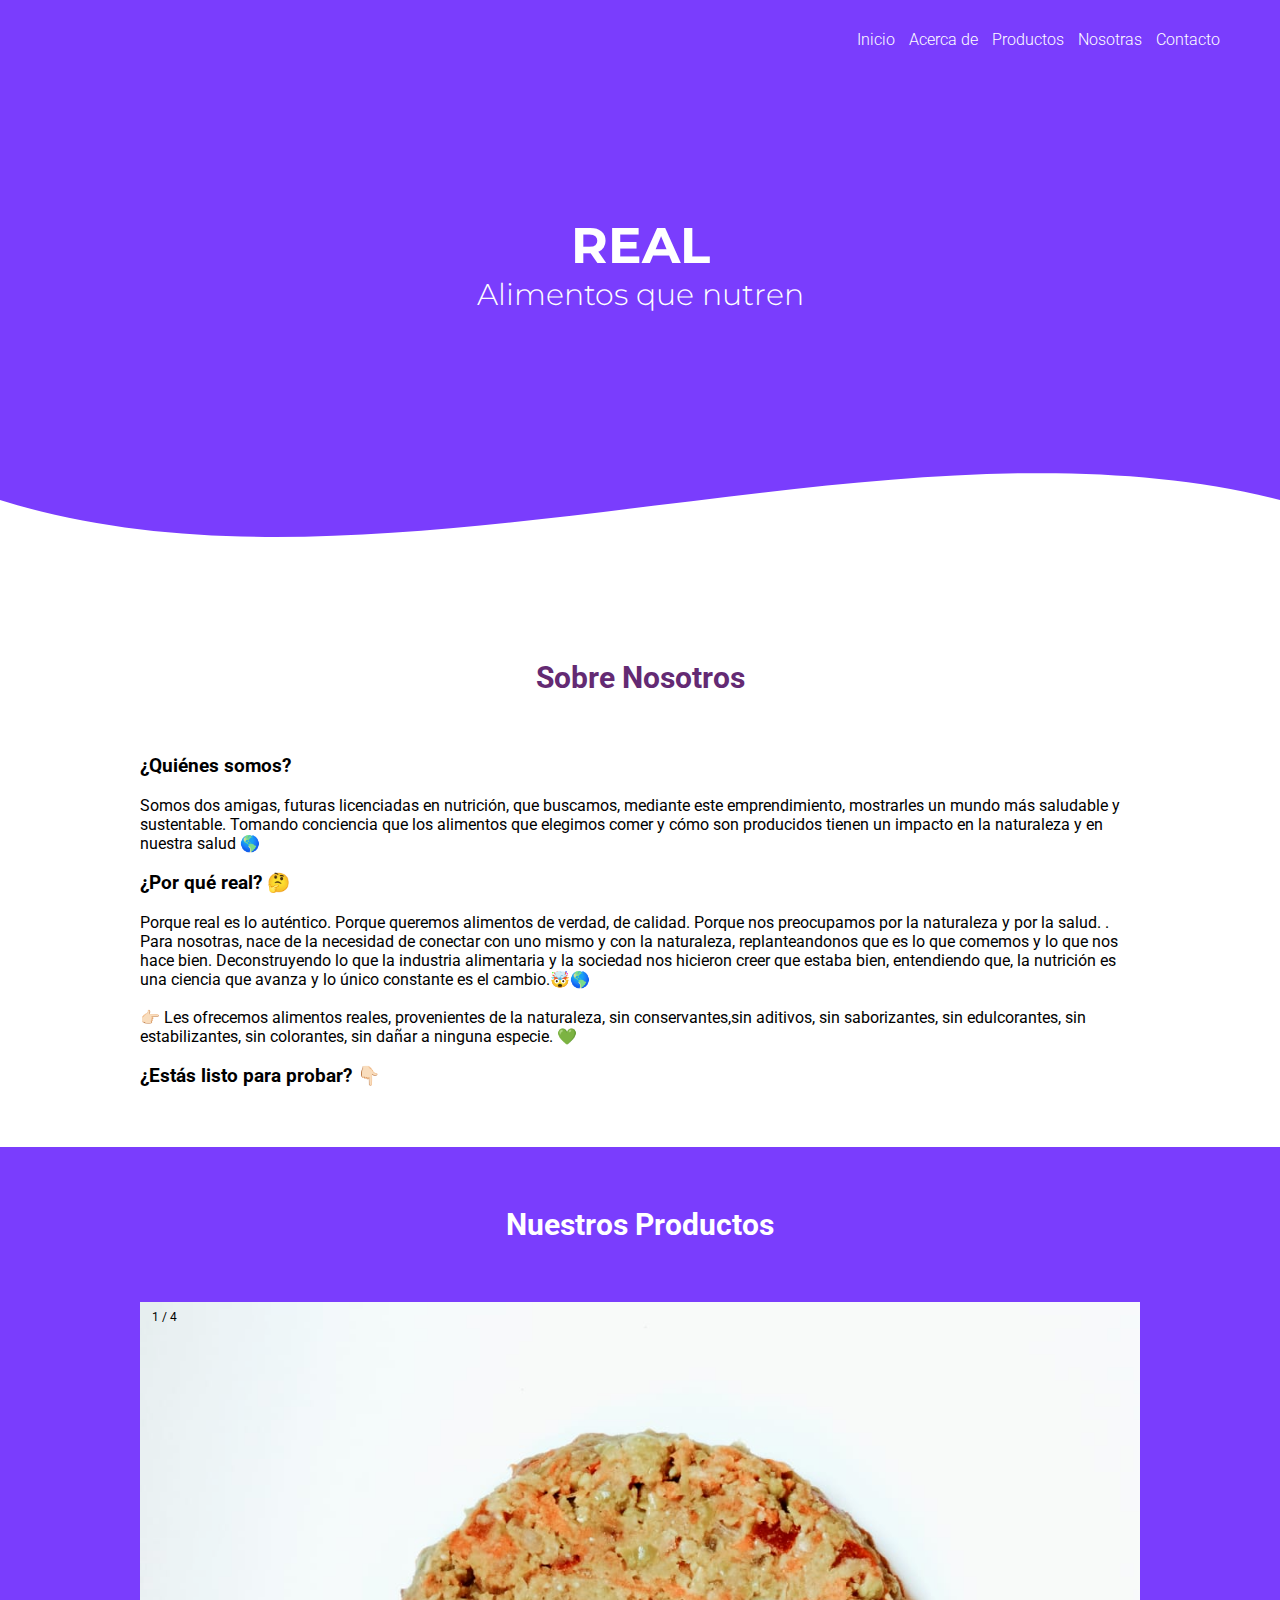
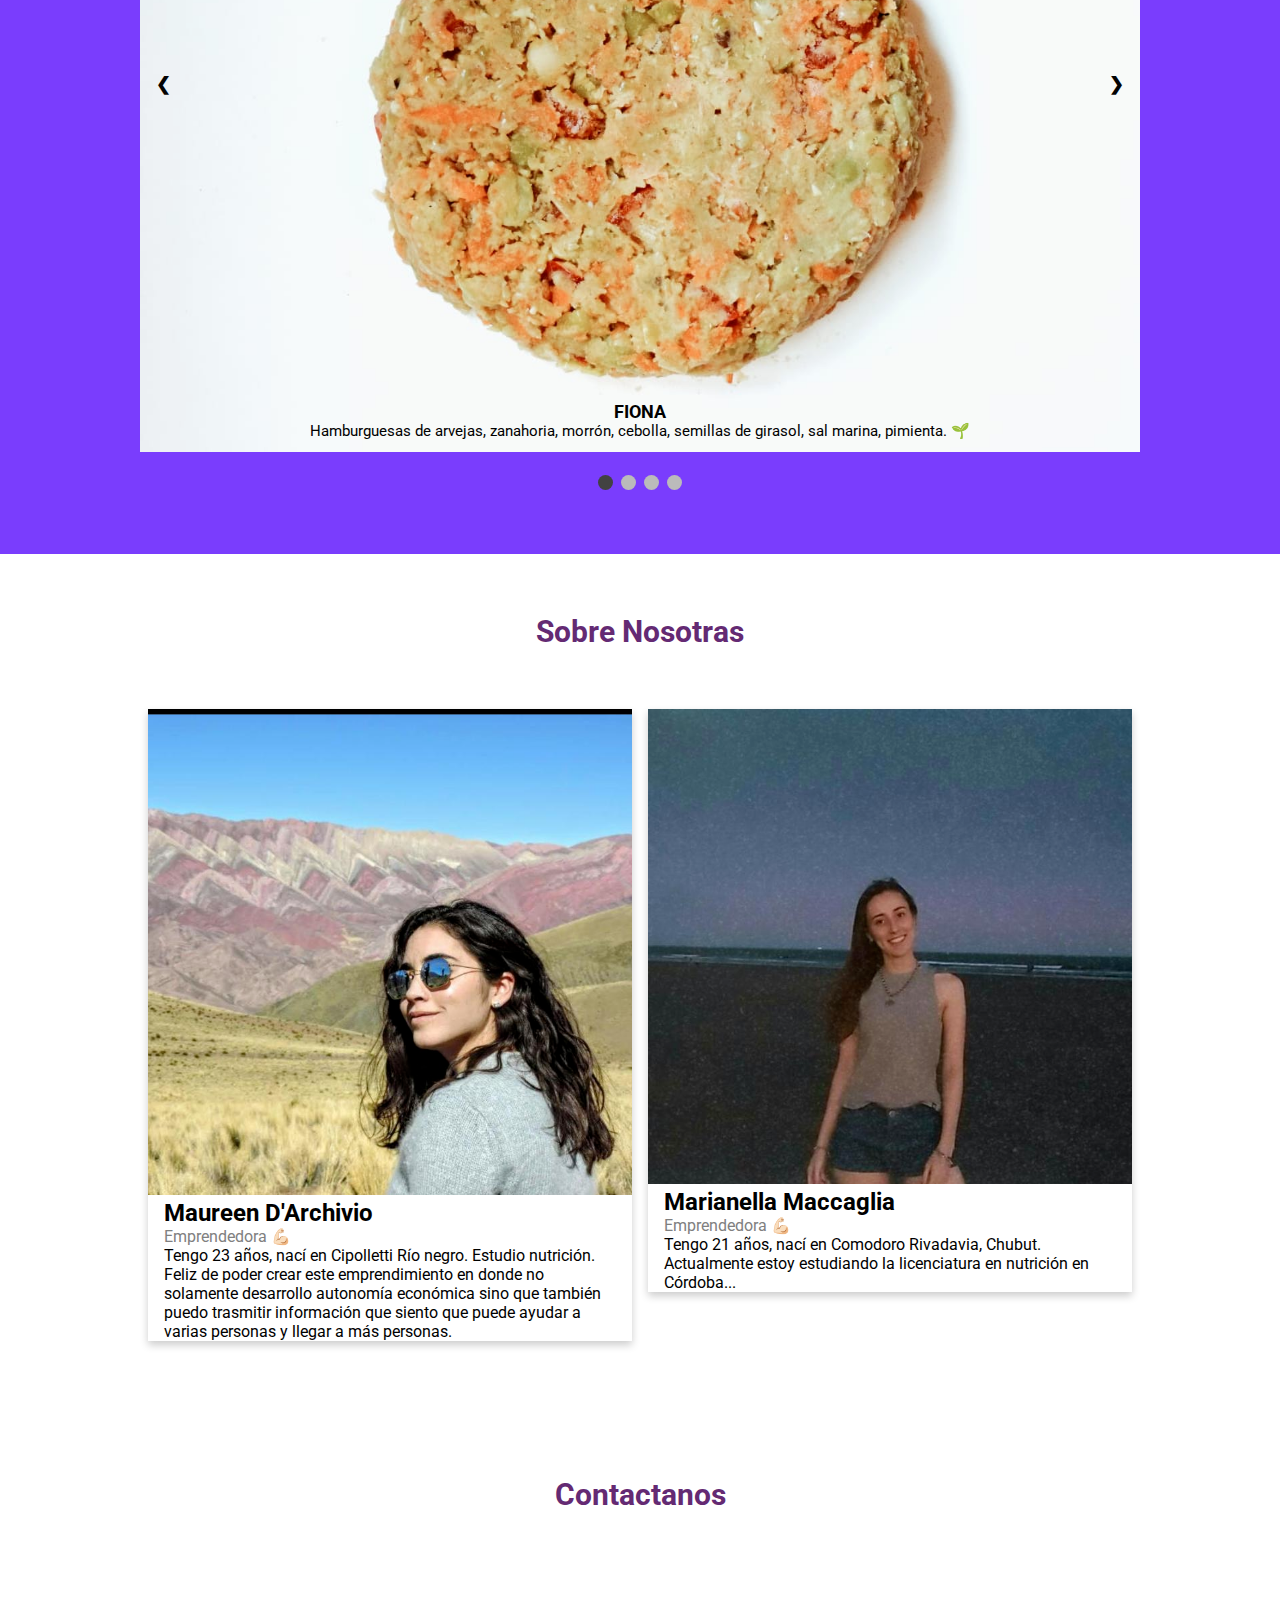
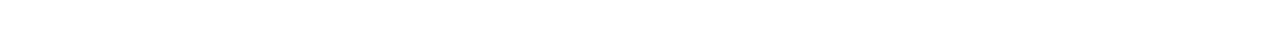
==== index.html @ 400c6f8c "fixed 1 img error" ====
<!DOCTYPE html>
<html lang="en">
  <head>
    <meta charset="UTF-8" />
    <meta name="viewport" content="width=device-width, initial-scale=1.0" />
    <title>Alimentación Real</title>
    <link rel="icon" type="image/png" sizes="16x16" href="/img/favicon-16x16.png">
    <link rel="stylesheet" href="css/style.css" />
    <link href="https://fonts.googleapis.com/css2?family=Montserrat&family=Roboto&display=swap"
      rel="stylesheet"/>
  </head>
  <body>
    <header>
      <nav>
        <a href="#inicio">Inicio</a>
        <a href="#acerca">Acerca de</a>
        <a href="#productos">Productos</a>
        <a href="#nosotras">Nosotras</a>
        <a href="#contacto">Contacto</a>
      </nav>
      <section class="textos-header">
        <a name="inicio" id="inicio"></a>
        <h1>REAL</h1>
        <h2>Alimentos que nutren</h2>
      </section>

      <!-- Generated by https://smooth.ie/blogs/news/svg-wavey-transitions-between-sections -->

      <div class="wave" style="height: 150px; overflow: hidden">
        <svg
          viewBox="0 0 500 150"
          preserveAspectRatio="none"
          style="height: 100%; width: 100%"
        >
          <path
            d="M0.00,49.98 C149.26,170.22 349.20,-49.98 500.00,49.98 L500.00,150.00 L0.00,150.00 Z"
            style="stroke: none; fill: #ffffff"
          ></path>
        </svg>
      </div>
    </header>
    <main>
      <section class="contenedor">
        <a name="acerca" id="acerca"></a>
        <h2 class="titulo">Sobre Nosotros</h2>
        <h3>¿Quiénes somos?</h3>
        <br />
        <p>
          Somos dos amigas, futuras licenciadas en nutrición, que buscamos,
          mediante este emprendimiento, mostrarles un mundo más saludable y
          sustentable. Tomando conciencia que los alimentos que elegimos comer y
          cómo son producidos tienen un impacto en la naturaleza y en nuestra
          salud 🌎
        </p>
        <br />
        <h3>¿Por qué real? 🤔</h3>
        <br />
        <p>
          Porque real es lo auténtico. Porque queremos alimentos de verdad, de
          calidad. Porque nos preocupamos por la naturaleza y por la salud. .
          Para nosotras, nace de la necesidad de conectar con uno mismo y con la
          naturaleza, replanteandonos que es lo que comemos y lo que nos hace
          bien. Deconstruyendo lo que la industria alimentaria y la sociedad nos
          hicieron creer que estaba bien, entendiendo que, la nutrición es una
          ciencia que avanza y lo único constante es el cambio.🤯🌎
        </p>
        <br />
        <p>
          👉🏻 Les ofrecemos alimentos reales, provenientes de la naturaleza, sin
          conservantes,sin aditivos, sin saborizantes, sin edulcorantes, sin
          estabilizantes, sin colorantes, sin dañar a ninguna especie. 💚
        </p>
        <br />
        <h3>¿Estás listo para probar? 👇🏻</h3>
      </section>
      <div class="fondo-violeta">
        <section class="contenedor productos">
          <a name="productos" id="productos"></a>
          <h2 class="titulo-color">Nuestros Productos</h2>
<!-- SLIDESHOW DE W3SCHOOLS RETOCADO -->
<!-- solo queda como mvp, TODO cambiarlo a cards -->
          <!-- Slideshow container -->
          <div class="slideshow-container">
            <!-- Full-width images with number and caption text -->
            <div class="mySlides fade">
              <div class="numbertext">1 / 4</div>
              <img src="/img/h-arvejas.png" style="width: 100%" />
              <div class="text">
                <h3>FIONA</h3>
                <P>Hamburguesas de arvejas, zanahoria, morrón, cebolla, semillas de girasol, sal marina, pimienta. 🌱</P>
              </div>
            </div>

            <div class="mySlides fade">
              <div class="numbertext">2 / 4</div>
              <img src="/img/h-garbanzos.png" style="width: 100%" />
              <div class="text">
                <h3>RAPUNZEL</h3>
                <p>Hamburguesa de garbanzos, zapallo cabutia, cebolla, ajo y semillas de lino.🌱</p>
              </div>
            </div>

            <div class="mySlides fade">
              <div class="numbertext">3 / 4</div>
              <img src="/img/h-porotos.png" style="width: 100%" />
              <div class="text">
                <h3>TIANA</h3>
                <p>Hamburguesas de porotos colorados, cebollas caramelizadas, morrón, semillas de chía, sal marina, curry. 🌱</p>
              </div>
            </div>

            <div class="mySlides fade">
              <div class="numbertext">4 / 4</div>
              <img src="/img/h-remolacha.png" style="width: 100%" />
              <div class="text">
                <h3>MÉRIDA</h3>
                <p>Hamburguesas de lentejas, remolacha, cebolla, morrón, semillas de sésamo blanco, sal marina, pimentón. 🌱</p>
              </div>
            </div>

            <!-- Next and previous buttons -->
            <a class="prev" onclick="plusSlides(-1)">&#10094;</a>
            <a class="next" onclick="plusSlides(1)">&#10095;</a>
          </div>
          <br />

          <!-- The dots/circles -->
          <div style="text-align: center">
            <span class="dot" onclick="currentSlide(1)"></span>
            <span class="dot" onclick="currentSlide(2)"></span>
            <span class="dot" onclick="currentSlide(3)"></span>
            <span class="dot" onclick="currentSlide(4)"></span>
          </div>
        </section>
      </div>
      <section class="contenedor nosotras">
        <a name="nosotras" id="nosotras"></a>
        <h2 class="titulo">Sobre Nosotras</h2>

        <div class="row">
          <div class="column">
            <div class="card">
              <img src="/img/Mau.png" alt="Maureen" style="width:100%">
              <div class="container">
                <h2>Maureen D'Archivio</h2>
                <p class="title">Emprendedora 💪🏻</p>
                <p>Tengo 23 años, nací en Cipolletti Río negro. Estudio nutrición. Feliz de poder crear este emprendimiento en donde no solamente desarrollo autonomía económica sino que también puedo trasmitir información que siento que puede ayudar a varias personas y llegar a más personas.</p>
              </div>
            </div>
          </div>
        
          <div class="column">
            <div class="card">
              <img src="img/Mari.png" alt="Mari" style="width:100%">
              <div class="container">
                <h2>Marianella Maccaglia</h2>
                <p class="title">Emprendedora 💪🏻</p>
                <p>Tengo 21 años, nací en Comodoro Rivadavia, Chubut. Actualmente estoy estudiando la licenciatura en nutrición en Córdoba...</p>
              </div>
            </div>
          </div>       
        </div>

      </section>
      <section class="contenedor contacto">
        <a name="contacto" id="contacto"></a>
        <h2 class="titulo">Contactanos</h2>
      </section>
    </main>

    <script src="/js/script.js"></script>
  </body>
</html>
---- css/style.css ----
* {
  margin: 0;
  padding: 0;
  box-sizing: border-box;
}

body {
  font-family: "Roboto", sans-serif;
}

.contenedor {
  padding: 60px 0;
  width: 90%;
  max-width: 1000px;
  margin: auto;
  overflow: hidden;
}

.titulo {
  color: #642a73;
  font-size: 30px;
  text-align: center;
  margin-bottom: 60px;
}
.titulo-color {
  color: #fff;
  font-size: 30px;
  text-align: center;
  margin-bottom: 60px;
}
/* Header */
header {
  width: 100%;
  height: 600px;
  background: #7a3dfd;
  background-attachment: fixed;
  position: relative;
}

nav {
  text-align: right;
  padding: 30px 50px 0 0;
}

nav > a {
  color: #fff;
  font-weight: 300;
  text-decoration: none;
  margin-right: 10px;
}

nav > a:hover {
  text-decoration: underline;
}

header .textos-header{
    display: flex;
    height: 430px;
    width: 100%;
    align-items: center;
    justify-content: center;
    flex-direction: column;
    text-align: center;
}

.textos-header h1{
    font-family: 'Montserrat', sans-serif;
    color: #fff;
    font-size: 50px;
}
.textos-header h2{
    font-family: 'Montserrat', sans-serif;
    color: #fff;
    font-size: 30px;
    font-weight: 300;
}

.wave{
    position: absolute;
    bottom: 0;
    width: 100%;
}

.fondo-violeta{
    background-color: #7a3dfd;
    color: #fff;
    width: 100%;
    margin: auto;
    overflow: hidden;
}
/* Slideshow container */
.slideshow-container {
  max-width: 1000px;
  position: relative;
  margin: auto;
}

/* Hide the images by default */
.mySlides {
  display: none;
}

/* Next & previous buttons */
.prev, .next {
  cursor: pointer;
  position: absolute;
  top: 50%;
  width: auto;
  margin-top: -22px;
  padding: 16px;
  color: rgb(3, 3, 3);
  font-weight: bold;
  font-size: 18px;
  transition: 0.6s ease;
  border-radius: 0 3px 3px 0;
  user-select: none;
}

/* Position the "next button" to the right */
.next {
  right: 0;
  border-radius: 3px 0 0 3px;
}

/* On hover, add a black background color with a little bit see-through */
.prev:hover, .next:hover {
  background-color: rgba(0, 0, 0, 0.87);
}

/* Caption text */
.text {
  color: #000;
  font-size: 15px;
  padding: 8px 12px;
  position: absolute;
  bottom: 8px;
  width: 100%;
  text-align: center;
}

/* Number text (1/4 etc) */
.numbertext {
  color: #000;
  font-size: 12px;
  padding: 8px 12px;
  position: absolute;
  top: 0;
}

/* The dots/bullets/indicators */
.dot {
  cursor: pointer;
  height: 15px;
  width: 15px;
  margin: 0 2px;
  background-color: #bbb;
  border-radius: 50%;
  display: inline-block;
  transition: background-color 0.6s ease;
}

.active, .dot:hover {
  background-color: #424242;
}

/* Fading animation */
.fade {
  -webkit-animation-name: fade;
  -webkit-animation-duration: 1.5s;
  animation-name: fade;
  animation-duration: 1.5s;
}

@-webkit-keyframes fade {
  from {opacity: .4}
  to {opacity: 1}
}

@keyframes fade {
  from {opacity: .4}
  to {opacity: 1}
}


/* Two columns side by side */
.column {
  float: left;
  width: 50%;
  margin-bottom: 16px;
  padding: 0 8px;
}

/* Display the columns below each other instead of side by side on small screens */
@media screen and (max-width: 650px) {
  .column {
    width: 100%;
    display: block;
  }
}

/* Add some shadows to create a card effect */
.card {
  box-shadow: 0 4px 8px 0 rgba(0, 0, 0, 0.2);
}

/* Some left and right padding inside the container */
.container {
  padding: 0 16px;
}

/* Clear floats */
.container::after, .row::after {
  content: "";
  clear: both;
  display: table;
}

.title {
  color: grey;
}
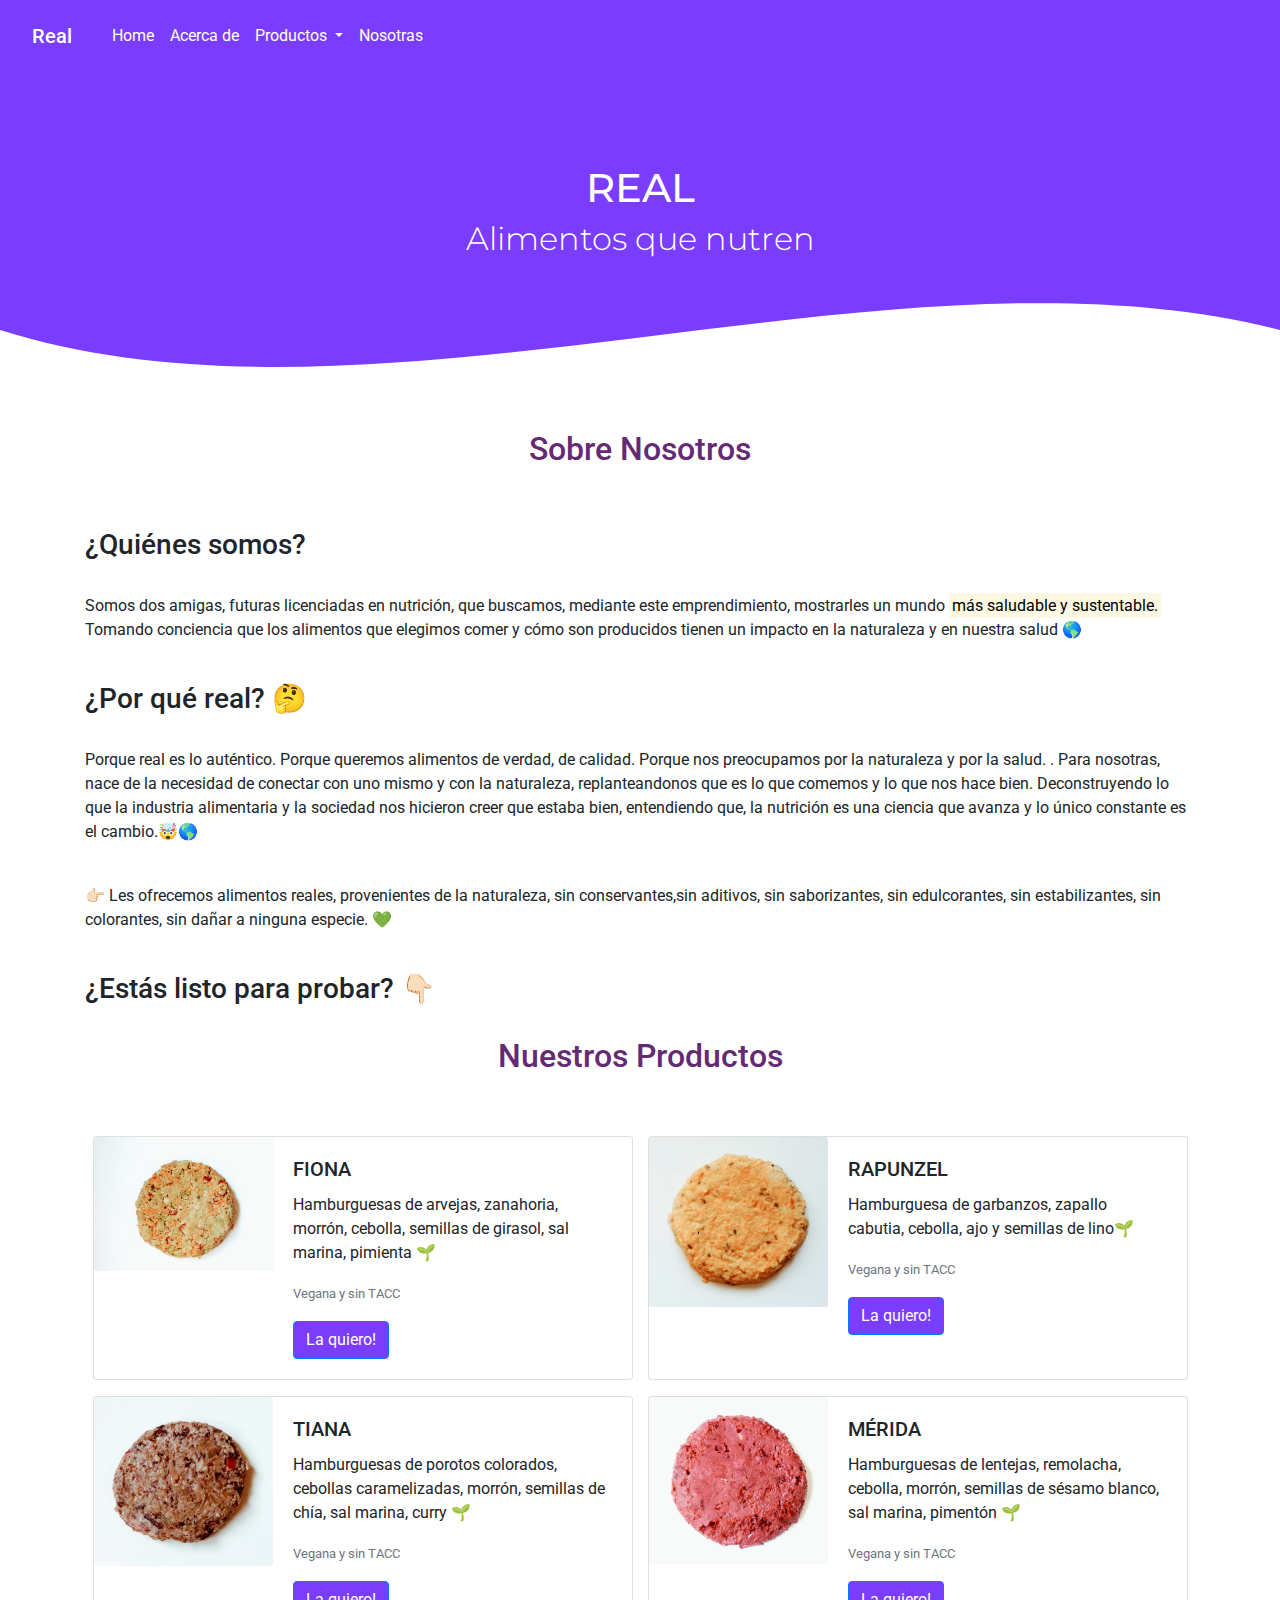
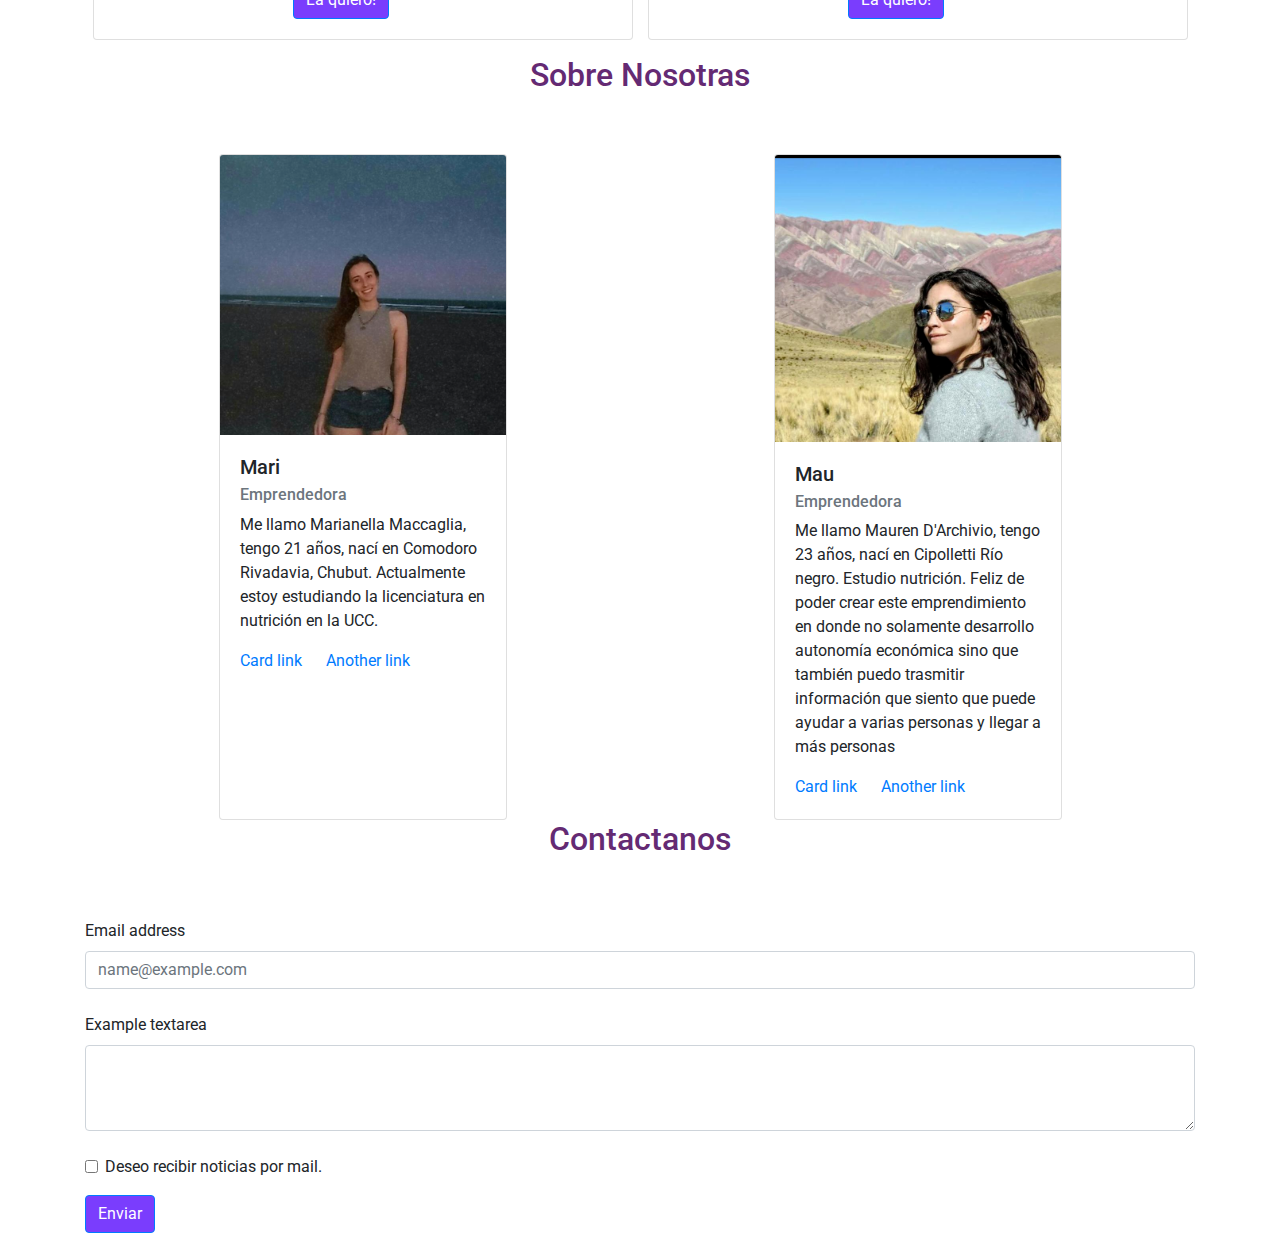
==== commit a937e2ba: "bootstrapped the shit out of it" ====
--- a/index.html
+++ b/index.html
@@ -2,21 +2,78 @@
 <html lang="en">
   <head>
     <meta charset="UTF-8" />
-    <meta name="viewport" content="width=device-width, initial-scale=1.0" />
+    <meta name="viewport" content="width=device-width, initial-scale=1" />
     <title>Alimentación Real</title>
-    <link rel="icon" type="image/png" sizes="16x16" href="/img/favicon-16x16.png">
-    <link rel="stylesheet" href="css/style.css" />
-    <link href="https://fonts.googleapis.com/css2?family=Montserrat&family=Roboto&display=swap"
-      rel="stylesheet"/>
+    <link
+      rel="stylesheet"
+      href="https://maxcdn.bootstrapcdn.com/bootstrap/4.5.2/css/bootstrap.min.css"
+    />
+    <script src="https://ajax.googleapis.com/ajax/libs/jquery/3.5.1/jquery.min.js"></script>
+    <script src="https://cdnjs.cloudflare.com/ajax/libs/popper.js/1.16.0/umd/popper.min.js"></script>
+    <script src="https://maxcdn.bootstrapcdn.com/bootstrap/4.5.2/js/bootstrap.min.js"></script>
+    <link
+      rel="icon"
+      type="image/png"
+      sizes="16x16"
+      href="img/favicon-16x16.png"
+    />
+    <link rel="stylesheet" href="css/estilos.css" />
+    <link
+      href="https://fonts.googleapis.com/css2?family=Montserrat&family=Roboto&display=swap"
+      rel="stylesheet"
+    />
   </head>
   <body>
     <header>
-      <nav>
-        <a href="#inicio">Inicio</a>
-        <a href="#acerca">Acerca de</a>
-        <a href="#productos">Productos</a>
-        <a href="#nosotras">Nosotras</a>
-        <a href="#contacto">Contacto</a>
+      <nav class="navbar navbar-expand-lg fixed-top">
+        <nav class="navbar">
+          <span class="navbar-brand mb-0 h1">Real</span>
+        </nav>
+        <button
+          class="navbar-toggler"
+          type="button"
+          data-toggle="collapse"
+          data-target="#navbarSupportedContent"
+          aria-controls="navbarSupportedContent"
+          aria-expanded="false"
+          aria-label="Toggle navigation"
+        >
+          <span class="navbar-toggler-icon"></span>
+        </button>
+
+        <div class="collapse navbar-collapse" id="navbarSupportedContent">
+          <ul class="navbar-nav mr-auto">
+            <li class="nav-item active">
+              <a class="nav-link" href="#"
+                >Home <span class="sr-only">(current)</span></a
+              >
+            </li>
+            <li class="nav-item">
+              <a class="nav-link" href="#acerca">Acerca de</a>
+            </li>
+            <li class="nav-item dropdown">
+              <a
+                class="nav-link dropdown-toggle"
+                href="#"
+                id="navbarDropdown"
+                role="button"
+                data-toggle="dropdown"
+                aria-haspopup="true"
+                aria-expanded="false"
+              >
+                Productos
+              </a>
+              <div class="dropdown-menu" aria-labelledby="navbarDropdown">
+                <a class="dropdown-item" href="#productos">Hamburguesas</a>
+                <div class="dropdown-divider"></div>
+                <a class="dropdown-item disabled" href="#">Falafel</a>
+              </div>
+            </li>
+            <li class="nav-item">
+              <a class="nav-link" href="#nosotras">Nosotras</a>
+            </li>
+          </ul>
+        </div>
       </nav>
       <section class="textos-header">
         <a name="inicio" id="inicio"></a>
@@ -40,17 +97,18 @@
       </div>
     </header>
     <main>
-      <section class="contenedor">
+      <!-- ACERCA -->
+      <section class="container">
         <a name="acerca" id="acerca"></a>
         <h2 class="titulo">Sobre Nosotros</h2>
         <h3>¿Quiénes somos?</h3>
         <br />
         <p>
           Somos dos amigas, futuras licenciadas en nutrición, que buscamos,
-          mediante este emprendimiento, mostrarles un mundo más saludable y
-          sustentable. Tomando conciencia que los alimentos que elegimos comer y
-          cómo son producidos tienen un impacto en la naturaleza y en nuestra
-          salud 🌎
+          mediante este emprendimiento, mostrarles un mundo
+          <mark>más saludable y sustentable.</mark> Tomando conciencia que los
+          alimentos que elegimos comer y cómo son producidos tienen un impacto
+          en la naturaleza y en nuestra salud 🌎
         </p>
         <br />
         <h3>¿Por qué real? 🤔</h3>
@@ -72,102 +130,168 @@
         </p>
         <br />
         <h3>¿Estás listo para probar? 👇🏻</h3>
-      </section>
-      <div class="fondo-violeta">
-        <section class="contenedor productos">
-          <a name="productos" id="productos"></a>
-          <h2 class="titulo-color">Nuestros Productos</h2>
-<!-- SLIDESHOW DE W3SCHOOLS RETOCADO -->
-<!-- solo queda como mvp, TODO cambiarlo a cards -->
-          <!-- Slideshow container -->
-          <div class="slideshow-container">
-            <!-- Full-width images with number and caption text -->
-            <div class="mySlides fade">
-              <div class="numbertext">1 / 4</div>
-              <img src="/img/h-arvejas.png" style="width: 100%" />
-              <div class="text">
-                <h3>FIONA</h3>
-                <P>Hamburguesas de arvejas, zanahoria, morrón, cebolla, semillas de girasol, sal marina, pimienta. 🌱</P>
-              </div>
-            </div>
-
-            <div class="mySlides fade">
-              <div class="numbertext">2 / 4</div>
-              <img src="/img/h-garbanzos.png" style="width: 100%" />
-              <div class="text">
-                <h3>RAPUNZEL</h3>
-                <p>Hamburguesa de garbanzos, zapallo cabutia, cebolla, ajo y semillas de lino.🌱</p>
-              </div>
-            </div>
-
-            <div class="mySlides fade">
-              <div class="numbertext">3 / 4</div>
-              <img src="/img/h-porotos.png" style="width: 100%" />
-              <div class="text">
-                <h3>TIANA</h3>
-                <p>Hamburguesas de porotos colorados, cebollas caramelizadas, morrón, semillas de chía, sal marina, curry. 🌱</p>
-              </div>
-            </div>
-
-            <div class="mySlides fade">
-              <div class="numbertext">4 / 4</div>
-              <img src="/img/h-remolacha.png" style="width: 100%" />
-              <div class="text">
-                <h3>MÉRIDA</h3>
-                <p>Hamburguesas de lentejas, remolacha, cebolla, morrón, semillas de sésamo blanco, sal marina, pimentón. 🌱</p>
-              </div>
-            </div>
-
-            <!-- Next and previous buttons -->
-            <a class="prev" onclick="plusSlides(-1)">&#10094;</a>
-            <a class="next" onclick="plusSlides(1)">&#10095;</a>
-          </div>
-          <br />
-
-          <!-- The dots/circles -->
-          <div style="text-align: center">
-            <span class="dot" onclick="currentSlide(1)"></span>
-            <span class="dot" onclick="currentSlide(2)"></span>
-            <span class="dot" onclick="currentSlide(3)"></span>
-            <span class="dot" onclick="currentSlide(4)"></span>
-          </div>
-        </section>
-      </div>
-      <section class="contenedor nosotras">
+        <br />
+      </section>
+
+      <!-- SECCIÓN PRODUCTOS -->
+      <section class="container">
+        <a name="productos" id="productos"></a>
+        <h2 class="titulo">Nuestros Productos</h2>
+        <div class="d-flex flex-wrap justify-content-around">
+          <div class="card mb-3" style="max-width: 540px">
+            <div class="row no-gutters">
+              <div class="col-md-4">
+                <img src="/img/h-arvejas.png" class="card-img" alt="..." />
+              </div>
+              <div class="col-md-8">
+                <div class="card-body">
+                  <h5 class="card-title">FIONA</h5>
+                  <p class="card-text">
+                    Hamburguesas de arvejas, zanahoria, morrón, cebolla,
+                    semillas de girasol, sal marina, pimienta 🌱
+                  </p>
+                  <p class="card-text">
+                    <small class="text-muted">Vegana y sin TACC</small>
+                  </p>
+                  <a href="#" class="btn btn-primary">La quiero!</a>
+                </div>
+              </div>
+            </div>
+          </div>
+          <div class="card mb-3" style="max-width: 540px">
+            <div class="row no-gutters">
+              <div class="col-md-4">
+                <img src="/img/h-garbanzos.png" class="card-img" alt="..." />
+              </div>
+              <div class="col-md-8">
+                <div class="card-body">
+                  <h5 class="card-title">RAPUNZEL</h5>
+                  <p class="card-text">
+                    Hamburguesa de garbanzos, zapallo cabutia, cebolla, ajo y
+                    semillas de lino🌱
+                  </p>
+                  <p class="card-text">
+                    <small class="text-muted">Vegana y sin TACC</small>
+                  </p>
+                  <a href="#" class="btn btn-primary">La quiero!</a>
+                </div>
+              </div>
+            </div>
+          </div>
+          <div class="card mb-3" style="max-width: 540px">
+            <div class="row no-gutters">
+              <div class="col-md-4">
+                <img src="/img/h-porotos.png" class="card-img" alt="..." />
+              </div>
+              <div class="col-md-8">
+                <div class="card-body">
+                  <h5 class="card-title">TIANA</h5>
+                  <p class="card-text">
+                    Hamburguesas de porotos colorados, cebollas caramelizadas,
+                    morrón, semillas de chía, sal marina, curry 🌱
+                  </p>
+                  <p class="card-text">
+                    <small class="text-muted">Vegana y sin TACC</small>
+                  </p>
+                  <a href="#" class="btn btn-primary">La quiero!</a>
+                </div>
+              </div>
+            </div>
+          </div>
+          <div class="card mb-3" style="max-width: 540px">
+            <div class="row no-gutters">
+              <div class="col-md-4">
+                <img src="/img/h-remolacha.png" class="card-img" alt="..." />
+              </div>
+              <div class="col-md-8">
+                <div class="card-body">
+                  <h5 class="card-title">MÉRIDA</h5>
+                  <p class="card-text">
+                    Hamburguesas de lentejas, remolacha, cebolla, morrón,
+                    semillas de sésamo blanco, sal marina, pimentón 🌱
+                  </p>
+                  <p class="card-text">
+                    <small class="text-muted">Vegana y sin TACC</small>
+                  </p>
+                  <a href="#" class="btn btn-primary">La quiero!</a>
+                </div>
+              </div>
+            </div>
+          </div>
+        </div>
+      </section>
+      <!-- NOSOTRAS -->
+      <section class="container">
         <a name="nosotras" id="nosotras"></a>
         <h2 class="titulo">Sobre Nosotras</h2>
-
-        <div class="row">
-          <div class="column">
-            <div class="card">
-              <img src="/img/Mau.png" alt="Maureen" style="width:100%">
-              <div class="container">
-                <h2>Maureen D'Archivio</h2>
-                <p class="title">Emprendedora 💪🏻</p>
-                <p>Tengo 23 años, nací en Cipolletti Río negro. Estudio nutrición. Feliz de poder crear este emprendimiento en donde no solamente desarrollo autonomía económica sino que también puedo trasmitir información que siento que puede ayudar a varias personas y llegar a más personas.</p>
-              </div>
-            </div>
-          </div>
-        
-          <div class="column">
-            <div class="card">
-              <img src="img/Mari.png" alt="Mari" style="width:100%">
-              <div class="container">
-                <h2>Marianella Maccaglia</h2>
-                <p class="title">Emprendedora 💪🏻</p>
-                <p>Tengo 21 años, nací en Comodoro Rivadavia, Chubut. Actualmente estoy estudiando la licenciatura en nutrición en Córdoba...</p>
-              </div>
-            </div>
-          </div>       
+        <div class="d-flex flex-wrap justify-content-around">
+          <div class="card" style="width: 18rem">
+            <img src="/img/Mari.png" class="card-img-top" alt="..." />
+            <div class="card-body">
+              <h5 class="card-title">Mari</h5>
+              <h6 class="card-subtitle mb-2 text-muted">Emprendedora</h6>
+              <p class="card-text">
+                Me llamo Marianella Maccaglia, tengo 21 años, nací en Comodoro
+                Rivadavia, Chubut. Actualmente estoy estudiando la licenciatura
+                en nutrición en la UCC.
+              </p>
+              <a href="#" class="card-link">Card link</a>
+              <a href="#" class="card-link">Another link</a>
+            </div>
+          </div>
+          <div class="card" style="width: 18rem">
+            <img src="/img/Mau.png" class="card-img-top" alt="..." />
+            <div class="card-body">
+              <h5 class="card-title">Mau</h5>
+              <h6 class="card-subtitle mb-2 text-muted">Emprendedora</h6>
+              <p class="card-text">
+                Me llamo Mauren D'Archivio, tengo 23 años, nací en Cipolletti
+                Río negro. Estudio nutrición. Feliz de poder crear este
+                emprendimiento en donde no solamente desarrollo autonomía
+                económica sino que también puedo trasmitir información que
+                siento que puede ayudar a varias personas y llegar a más
+                personas
+              </p>
+              <a href="#" class="card-link">Card link</a>
+              <a href="#" class="card-link">Another link</a>
+            </div>
+          </div>
         </div>
-
-      </section>
-      <section class="contenedor contacto">
+      </section>
+      <!-- CONTACTO -->
+      <section class="container">
         <a name="contacto" id="contacto"></a>
         <h2 class="titulo">Contactanos</h2>
+        <form>
+          <div class="form-group">
+            <label for="exampleFormControlInput1">Email address</label>
+            <input
+              type="email"
+              class="form-control"
+              id="exampleFormControlInput1"
+              placeholder="name@example.com"
+            />
+            <br />
+            <label for="exampleFormControlTextarea1">Example textarea</label>
+            <textarea
+              class="form-control"
+              id="exampleFormControlTextarea1"
+              rows="3"
+            ></textarea>
+            <br>
+            <div class="form-check">
+              <input class="form-check-input" type="checkbox" value="" id="defaultCheck1">
+              <label class="form-check-label" for="defaultCheck1">
+                Deseo recibir noticias por mail.
+              </label>
+            </div>
+          </div>
+          <button type="submit" class="btn btn-primary">Enviar</button>
+        </form>
       </section>
     </main>
 
     <script src="/js/script.js"></script>
+    <footer></footer>
   </body>
 </html>
--- a/css/estilos.css
+++ b/css/estilos.css
@@ -0,0 +1,67 @@
+* {
+  margin: 0;
+  padding: 0;
+  box-sizing: border-box;
+}
+
+body {
+  font-family: "Roboto", sans-serif;
+}
+
+
+
+/* Header */
+header {
+  width: 100%;
+  background: #7a3dfd;
+  background-attachment: fixed;
+  position: relative;
+}
+.titulo {
+  color: #642a73;
+  text-align: center;
+  margin-bottom: 60px;
+}
+.navbar{
+  background-color: #7a3dfd;
+  color: #fff;
+}
+.nav-link{
+  color: #fff;
+  text-decoration: none;
+}
+.nav-link:hover{
+  color: #fff;
+  text-decoration: underline;
+}
+
+header .textos-header{
+    display: flex;
+    height: 430px;
+    width: 100%;
+    align-items: center;
+    justify-content: center;
+    flex-direction: column;
+    text-align: center;
+}
+
+.textos-header h1{
+    font-family: 'Montserrat', sans-serif;
+    color: #fff;
+}
+.textos-header h2{
+    font-family: 'Montserrat', sans-serif;
+    color: #fff;
+    font-weight: 300;
+}
+
+.wave{
+    position: absolute;
+    bottom: 0;
+    width: 100%;
+}
+
+.btn{
+  background-color: #7a3dfd;
+  color: #fff;
+}
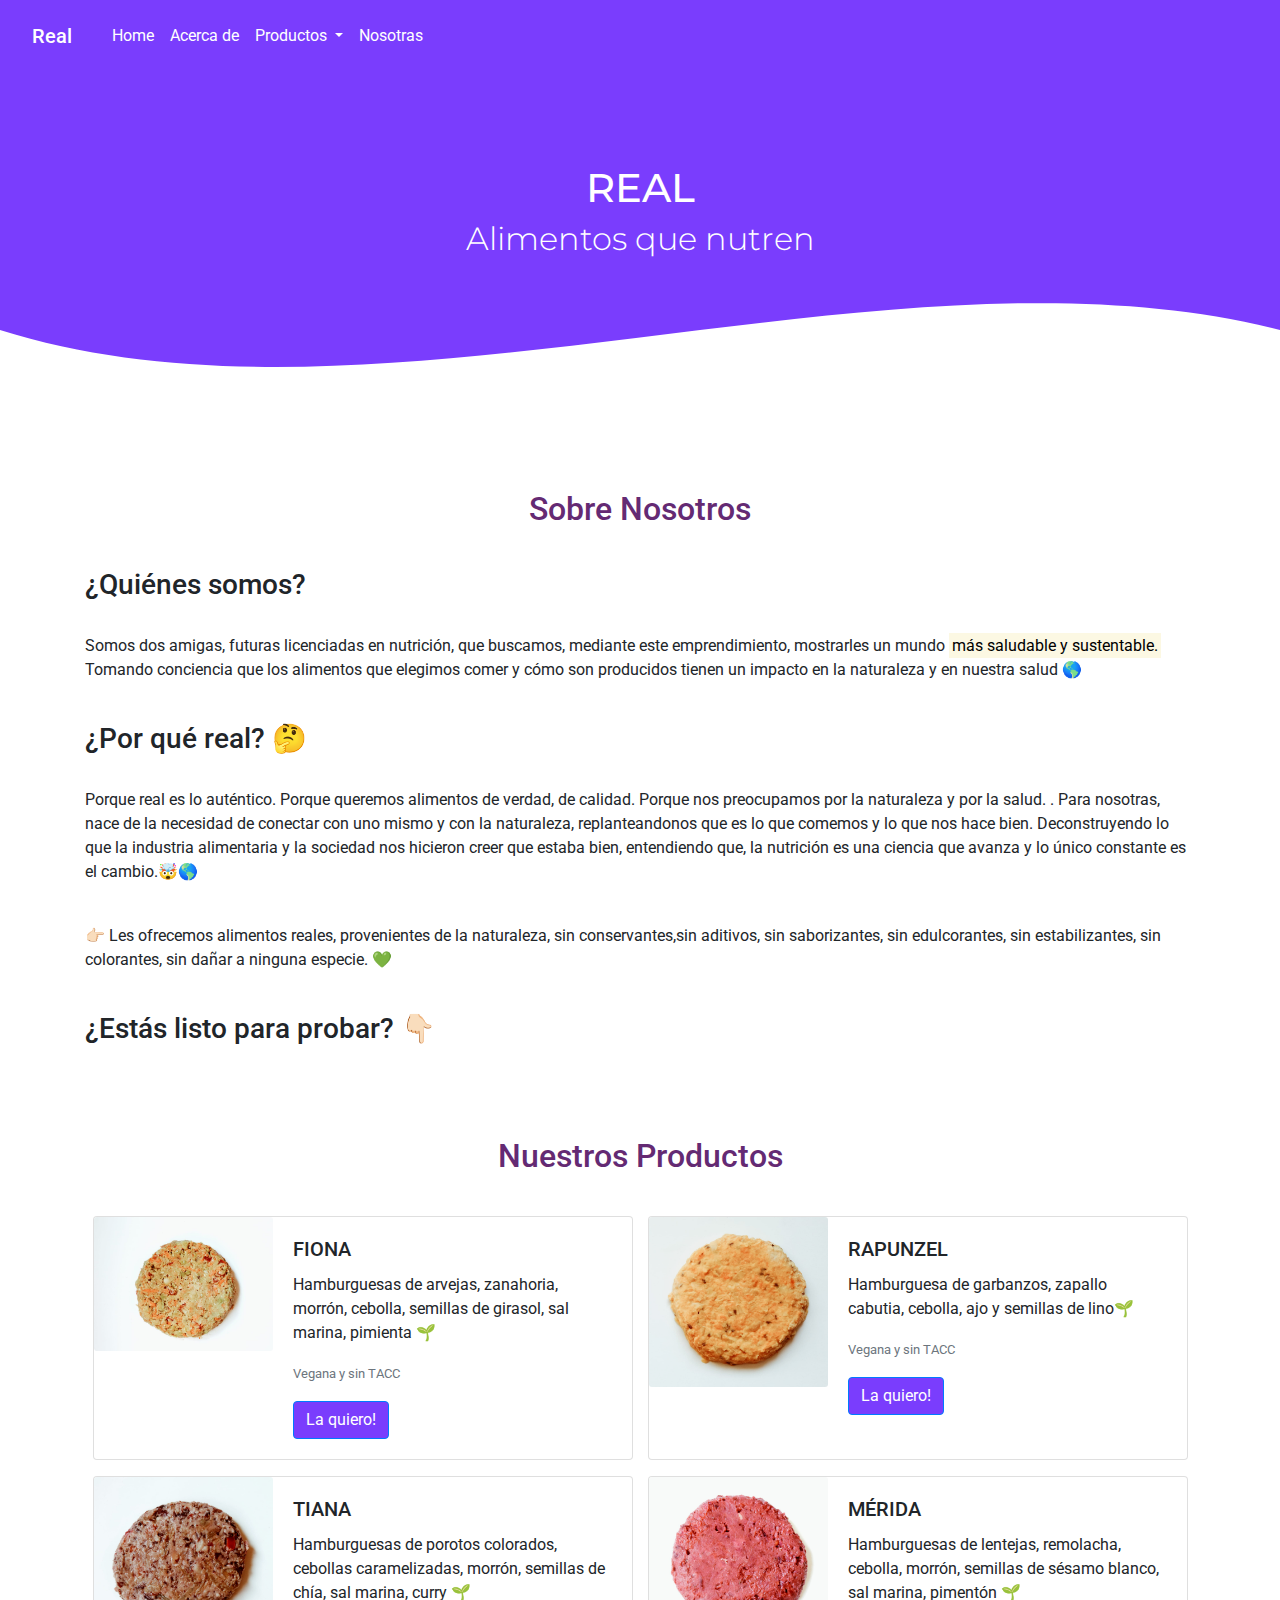
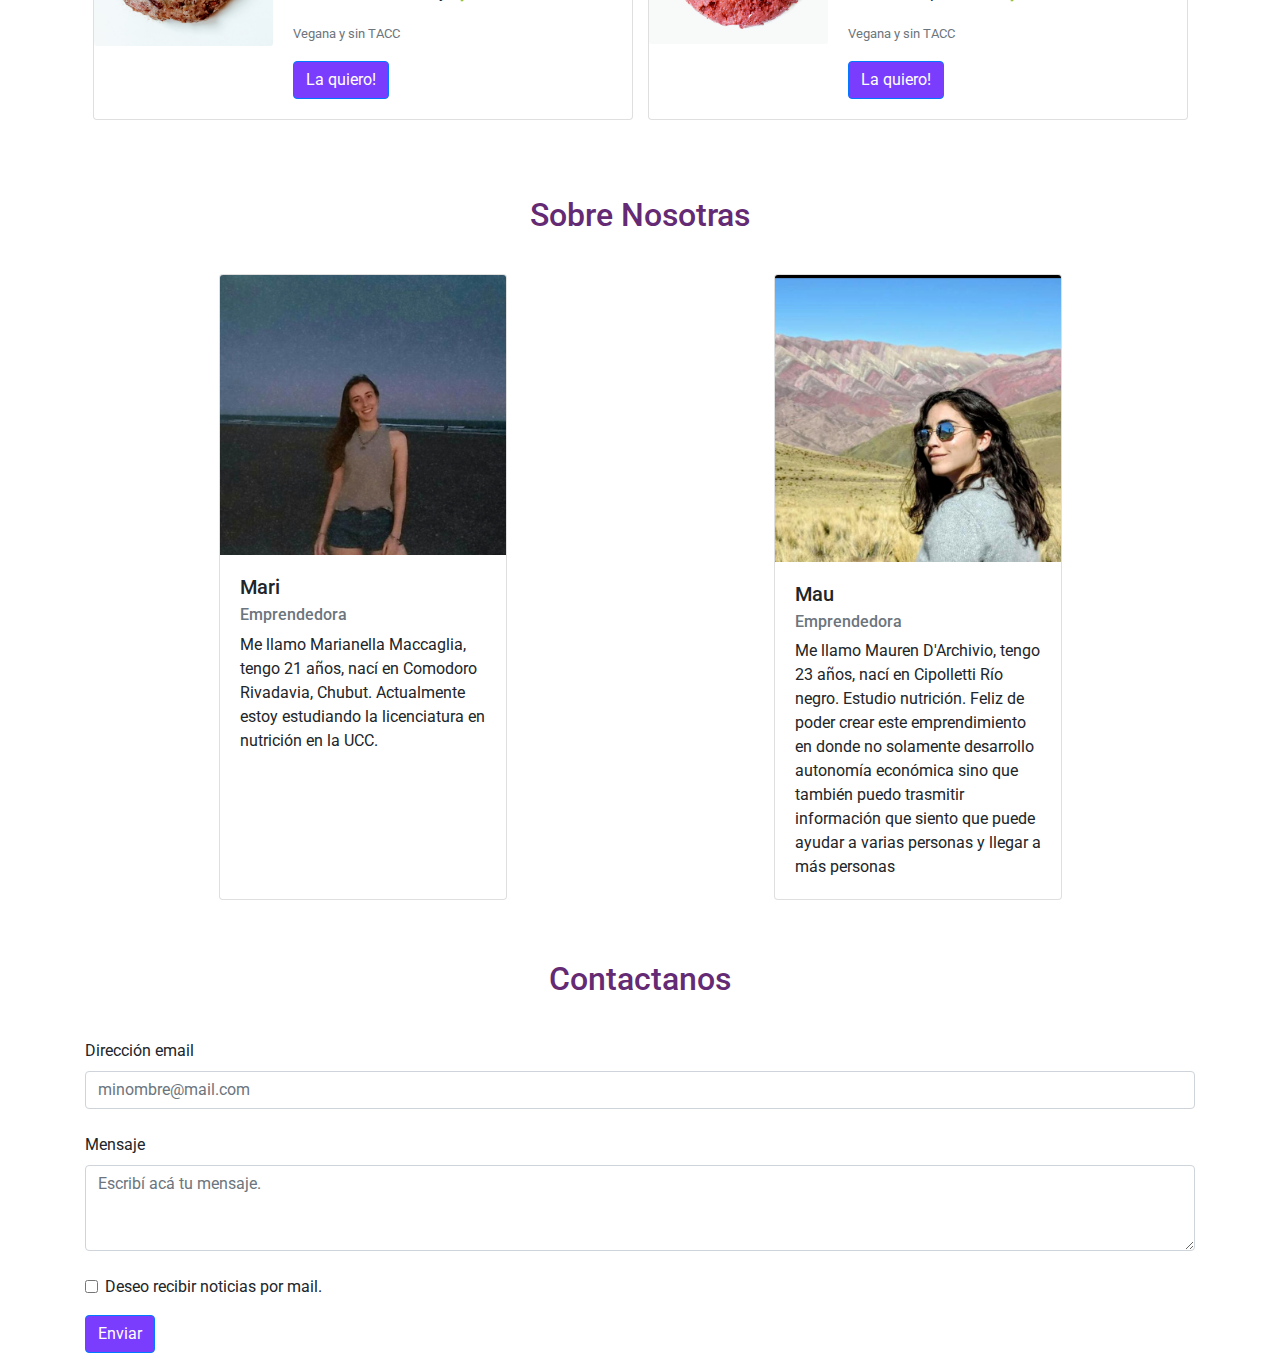
==== commit 242c0a45: "." ====
--- a/index.html
+++ b/index.html
@@ -98,8 +98,8 @@
     </header>
     <main>
       <!-- ACERCA -->
-      <section class="container">
-        <a name="acerca" id="acerca"></a>
+      <a name="acerca" id="acerca"></a>
+      <section class="container">
         <h2 class="titulo">Sobre Nosotros</h2>
         <h3>¿Quiénes somos?</h3>
         <br />
@@ -134,14 +134,14 @@
       </section>
 
       <!-- SECCIÓN PRODUCTOS -->
-      <section class="container">
-        <a name="productos" id="productos"></a>
+      <a name="productos" id="productos"></a>
+      <section class="container">
         <h2 class="titulo">Nuestros Productos</h2>
         <div class="d-flex flex-wrap justify-content-around">
           <div class="card mb-3" style="max-width: 540px">
             <div class="row no-gutters">
               <div class="col-md-4">
-                <img src="/img/h-arvejas.png" class="card-img" alt="..." />
+                <img src="img/h-arvejas.png" class="card-img" alt="..." />
               </div>
               <div class="col-md-8">
                 <div class="card-body">
@@ -161,7 +161,7 @@
           <div class="card mb-3" style="max-width: 540px">
             <div class="row no-gutters">
               <div class="col-md-4">
-                <img src="/img/h-garbanzos.png" class="card-img" alt="..." />
+                <img src="img/h-garbanzos.png" class="card-img" alt="..." />
               </div>
               <div class="col-md-8">
                 <div class="card-body">
@@ -181,7 +181,7 @@
           <div class="card mb-3" style="max-width: 540px">
             <div class="row no-gutters">
               <div class="col-md-4">
-                <img src="/img/h-porotos.png" class="card-img" alt="..." />
+                <img src="img/h-porotos.png" class="card-img" alt="..." />
               </div>
               <div class="col-md-8">
                 <div class="card-body">
@@ -201,7 +201,7 @@
           <div class="card mb-3" style="max-width: 540px">
             <div class="row no-gutters">
               <div class="col-md-4">
-                <img src="/img/h-remolacha.png" class="card-img" alt="..." />
+                <img src="img/h-remolacha.png" class="card-img" alt="..." />
               </div>
               <div class="col-md-8">
                 <div class="card-body">
@@ -221,12 +221,12 @@
         </div>
       </section>
       <!-- NOSOTRAS -->
-      <section class="container">
-        <a name="nosotras" id="nosotras"></a>
+      <a name="nosotras" id="nosotras"></a>
+      <section class="container">
         <h2 class="titulo">Sobre Nosotras</h2>
         <div class="d-flex flex-wrap justify-content-around">
           <div class="card" style="width: 18rem">
-            <img src="/img/Mari.png" class="card-img-top" alt="..." />
+            <img src="img/Mari.png" class="card-img-top" alt="..." />
             <div class="card-body">
               <h5 class="card-title">Mari</h5>
               <h6 class="card-subtitle mb-2 text-muted">Emprendedora</h6>
@@ -235,12 +235,10 @@
                 Rivadavia, Chubut. Actualmente estoy estudiando la licenciatura
                 en nutrición en la UCC.
               </p>
-              <a href="#" class="card-link">Card link</a>
-              <a href="#" class="card-link">Another link</a>
             </div>
           </div>
           <div class="card" style="width: 18rem">
-            <img src="/img/Mau.png" class="card-img-top" alt="..." />
+            <img src="img/Mau.png" class="card-img-top" alt="..." />
             <div class="card-body">
               <h5 class="card-title">Mau</h5>
               <h6 class="card-subtitle mb-2 text-muted">Emprendedora</h6>
@@ -252,31 +250,30 @@
                 siento que puede ayudar a varias personas y llegar a más
                 personas
               </p>
-              <a href="#" class="card-link">Card link</a>
-              <a href="#" class="card-link">Another link</a>
             </div>
           </div>
         </div>
       </section>
       <!-- CONTACTO -->
-      <section class="container">
-        <a name="contacto" id="contacto"></a>
+      <a name="contacto" id="contacto"></a>
+      <section class="container">
         <h2 class="titulo">Contactanos</h2>
         <form>
           <div class="form-group">
-            <label for="exampleFormControlInput1">Email address</label>
+            <label for="exampleFormControlInput1">Dirección email</label>
             <input
               type="email"
               class="form-control"
               id="exampleFormControlInput1"
-              placeholder="name@example.com"
+              placeholder="minombre@mail.com"
             />
             <br />
-            <label for="exampleFormControlTextarea1">Example textarea</label>
+            <label for="exampleFormControlTextarea1">Mensaje</label>
             <textarea
               class="form-control"
               id="exampleFormControlTextarea1"
               rows="3"
+              placeholder="Escribí acá tu mensaje."
             ></textarea>
             <br>
             <div class="form-check">
--- a/css/estilos.css
+++ b/css/estilos.css
@@ -20,7 +20,8 @@
 .titulo {
   color: #642a73;
   text-align: center;
-  margin-bottom: 60px;
+  margin-top: 60px;
+  margin-bottom: 40px;
 }
 .navbar{
   background-color: #7a3dfd;
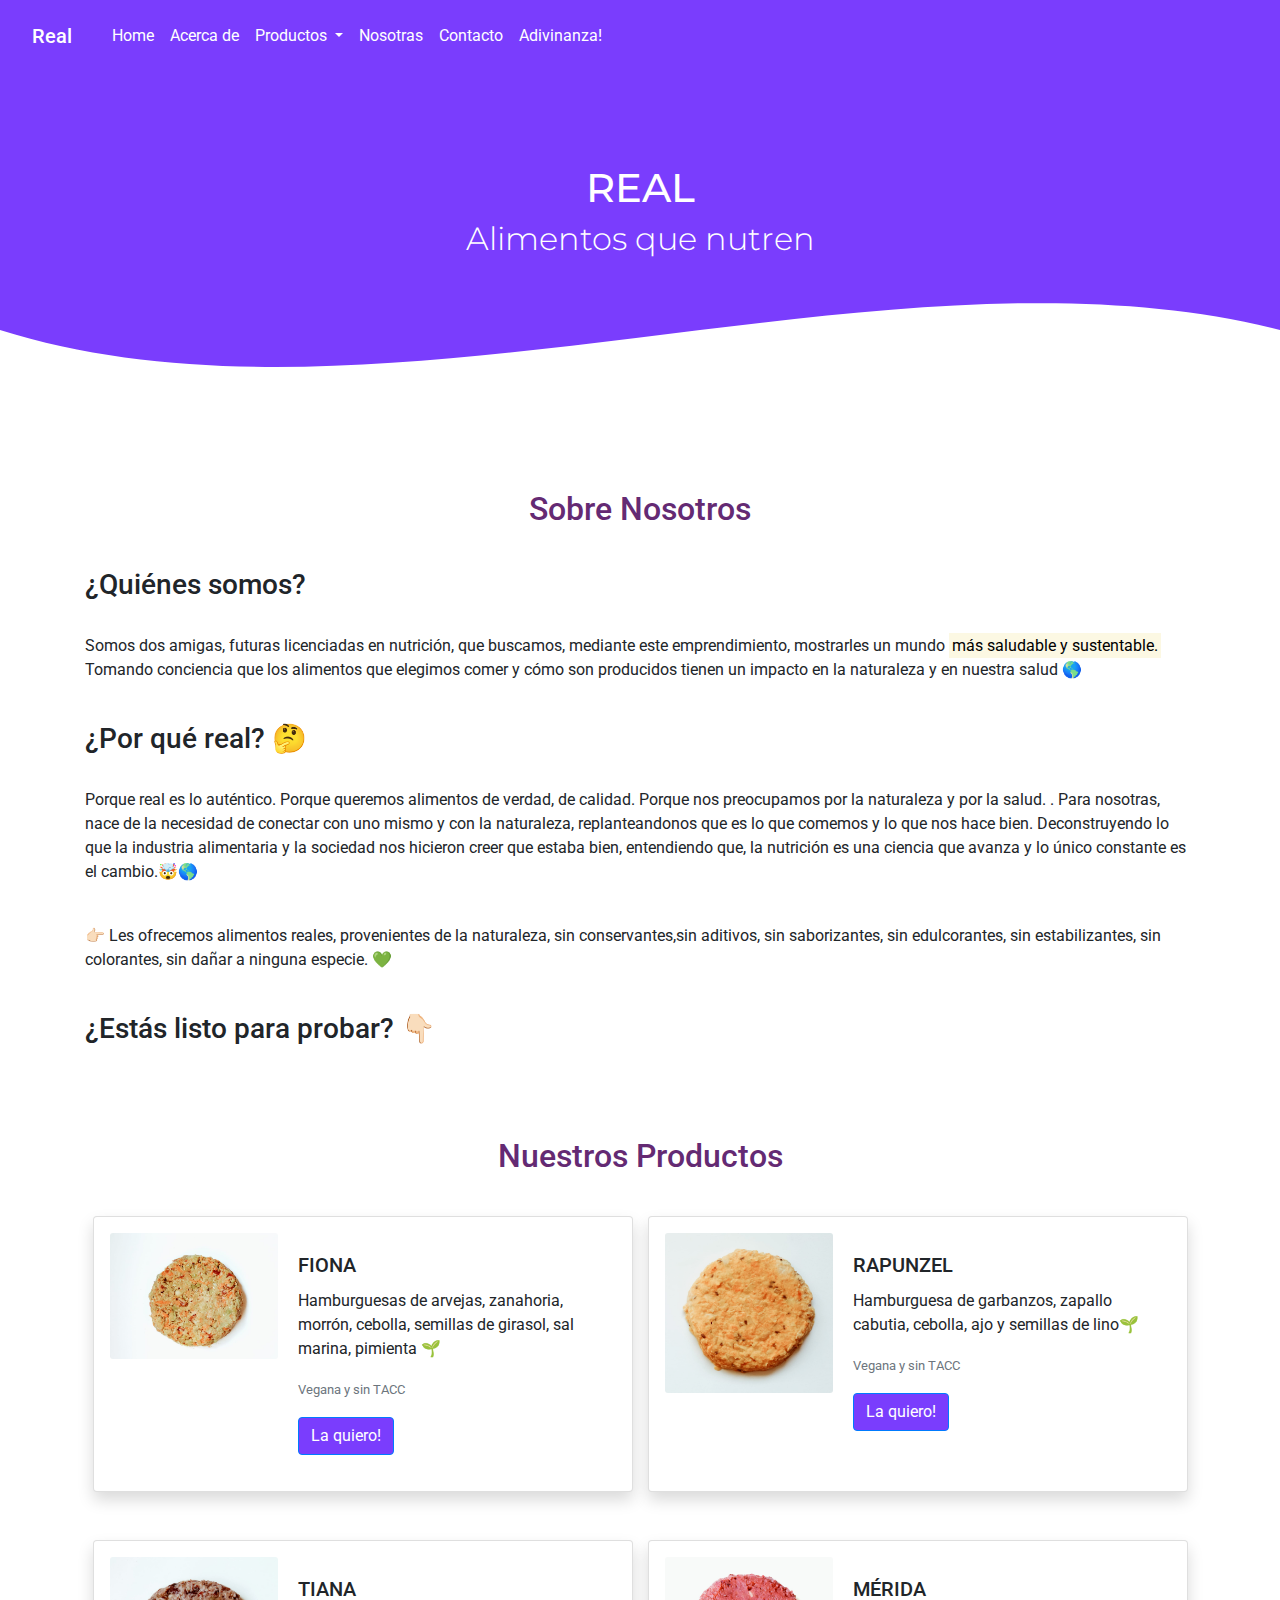
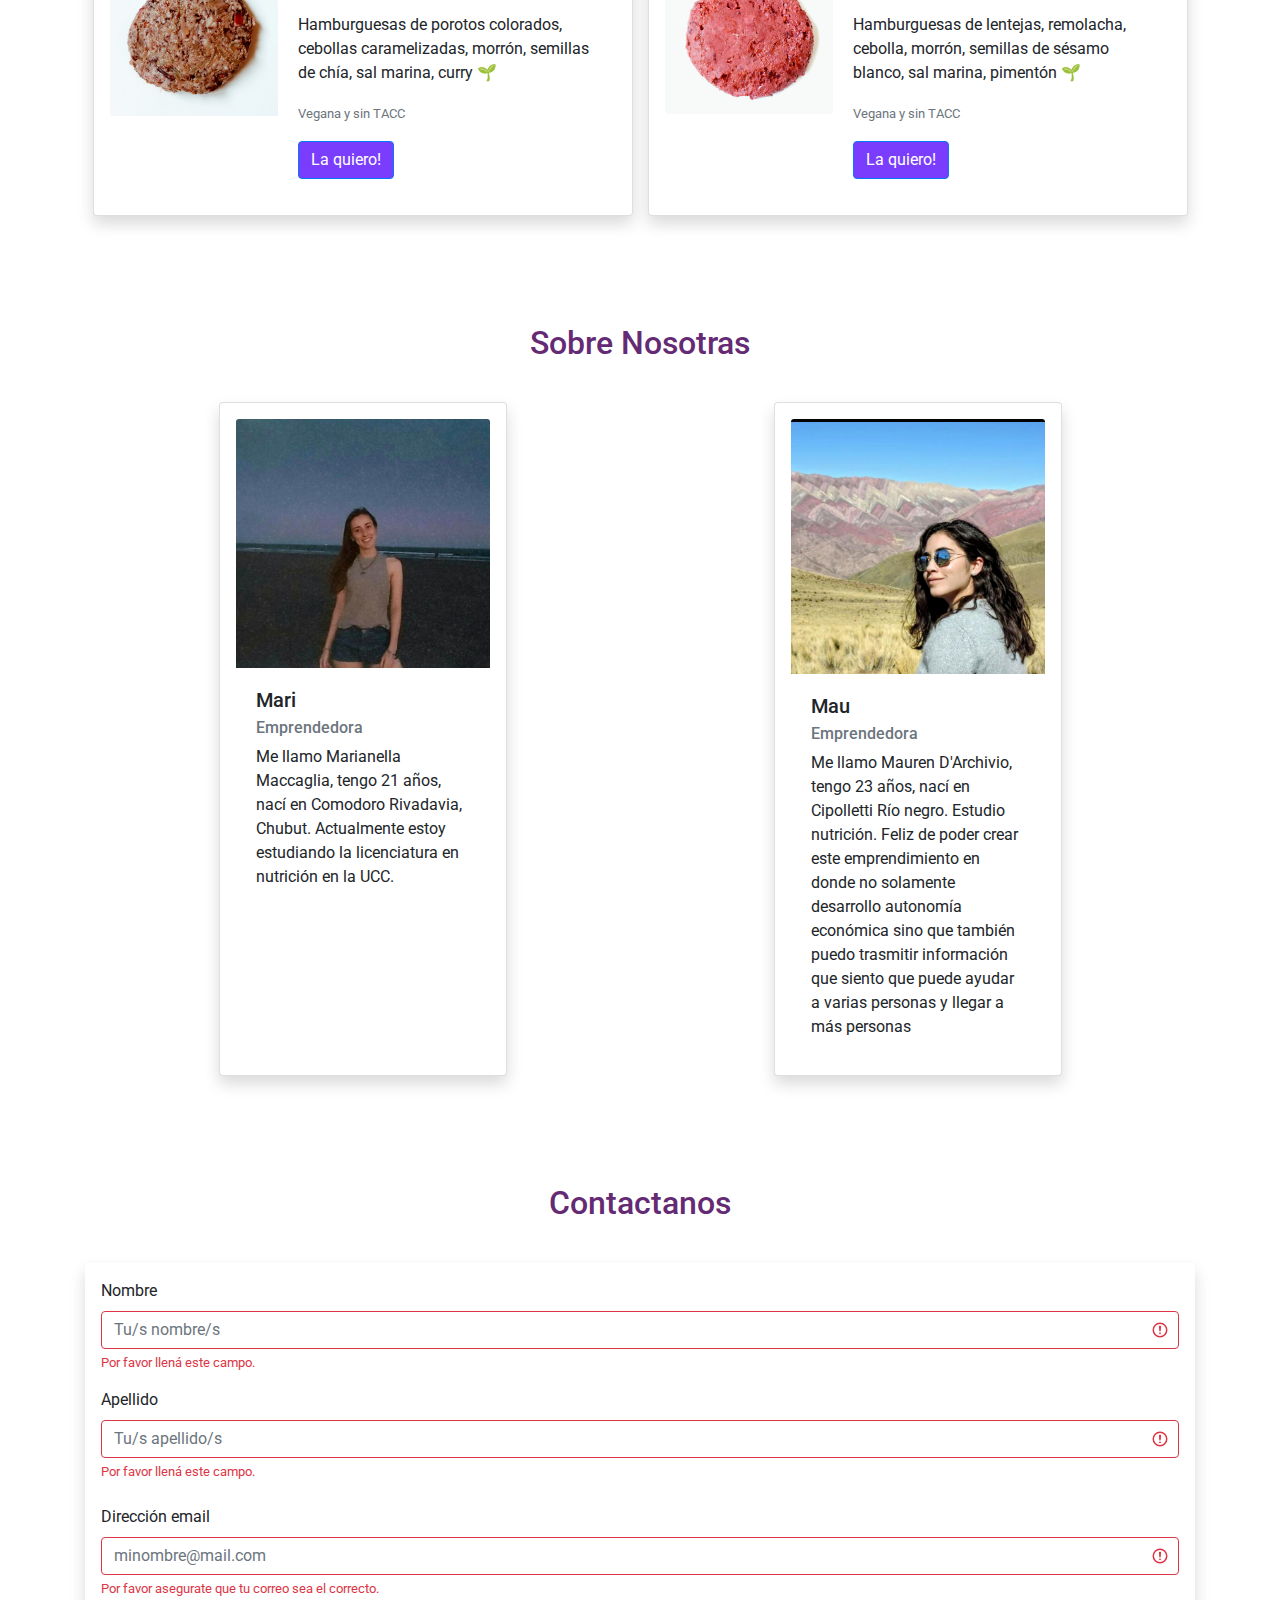
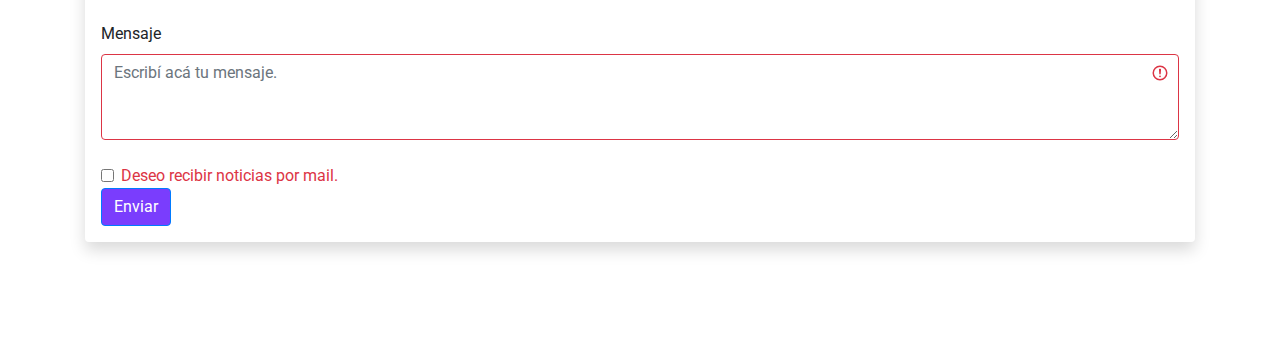
==== commit 8889b278: "mvp terminado" ====
--- a/index.html
+++ b/index.html
@@ -25,6 +25,7 @@
   </head>
   <body>
     <header>
+      <!-- NAVEGACIÓN -->
       <nav class="navbar navbar-expand-lg fixed-top">
         <nav class="navbar">
           <span class="navbar-brand mb-0 h1">Real</span>
@@ -72,9 +73,16 @@
             <li class="nav-item">
               <a class="nav-link" href="#nosotras">Nosotras</a>
             </li>
+            <li class="nav-item">
+              <a class="nav-link" href="#contacto">Contacto</a>
+            </li>
+            <li class="nav-item">
+              <a class="nav-link" href="adivinanza.html" target="_blank">Adivinanza!</a>
+            </li>
           </ul>
         </div>
       </nav>
+      <!-- TÍTULOS -->
       <section class="textos-header">
         <a name="inicio" id="inicio"></a>
         <h1>REAL</h1>
@@ -138,7 +146,7 @@
       <section class="container">
         <h2 class="titulo">Nuestros Productos</h2>
         <div class="d-flex flex-wrap justify-content-around">
-          <div class="card mb-3" style="max-width: 540px">
+          <div class="card mb-3 shadow p-3 mb-5 bg-white rounded" style="max-width: 540px">
             <div class="row no-gutters">
               <div class="col-md-4">
                 <img src="img/h-arvejas.png" class="card-img" alt="..." />
@@ -153,12 +161,12 @@
                   <p class="card-text">
                     <small class="text-muted">Vegana y sin TACC</small>
                   </p>
-                  <a href="#" class="btn btn-primary">La quiero!</a>
+                  <a href="tienda.html" class="btn btn-primary">La quiero!</a>
                 </div>
               </div>
             </div>
           </div>
-          <div class="card mb-3" style="max-width: 540px">
+          <div class="card mb-3 shadow p-3 mb-5 bg-white rounded" style="max-width: 540px">
             <div class="row no-gutters">
               <div class="col-md-4">
                 <img src="img/h-garbanzos.png" class="card-img" alt="..." />
@@ -173,12 +181,12 @@
                   <p class="card-text">
                     <small class="text-muted">Vegana y sin TACC</small>
                   </p>
-                  <a href="#" class="btn btn-primary">La quiero!</a>
+                  <a href="tienda.html" class="btn btn-primary">La quiero!</a>
                 </div>
               </div>
             </div>
           </div>
-          <div class="card mb-3" style="max-width: 540px">
+          <div class="card mb-3 shadow p-3 mb-5 bg-white rounded" style="max-width: 540px">
             <div class="row no-gutters">
               <div class="col-md-4">
                 <img src="img/h-porotos.png" class="card-img" alt="..." />
@@ -193,12 +201,12 @@
                   <p class="card-text">
                     <small class="text-muted">Vegana y sin TACC</small>
                   </p>
-                  <a href="#" class="btn btn-primary">La quiero!</a>
+                  <a href="tienda.html" class="btn btn-primary">La quiero!</a>
                 </div>
               </div>
             </div>
           </div>
-          <div class="card mb-3" style="max-width: 540px">
+          <div class="card mb-3 shadow p-3 mb-5 bg-white rounded" style="max-width: 540px">
             <div class="row no-gutters">
               <div class="col-md-4">
                 <img src="img/h-remolacha.png" class="card-img" alt="..." />
@@ -213,7 +221,7 @@
                   <p class="card-text">
                     <small class="text-muted">Vegana y sin TACC</small>
                   </p>
-                  <a href="#" class="btn btn-primary">La quiero!</a>
+                  <a href="tienda.html" class="btn btn-primary">La quiero!</a>
                 </div>
               </div>
             </div>
@@ -225,7 +233,7 @@
       <section class="container">
         <h2 class="titulo">Sobre Nosotras</h2>
         <div class="d-flex flex-wrap justify-content-around">
-          <div class="card" style="width: 18rem">
+          <div class="card shadow p-3 mb-5 bg-white rounded" style="width: 18rem">
             <img src="img/Mari.png" class="card-img-top" alt="..." />
             <div class="card-body">
               <h5 class="card-title">Mari</h5>
@@ -237,7 +245,7 @@
               </p>
             </div>
           </div>
-          <div class="card" style="width: 18rem">
+          <div class="card shadow p-3 mb-5 bg-white rounded" style="width: 18rem">
             <img src="img/Mau.png" class="card-img-top" alt="..." />
             <div class="card-body">
               <h5 class="card-title">Mau</h5>
@@ -258,15 +266,40 @@
       <a name="contacto" id="contacto"></a>
       <section class="container">
         <h2 class="titulo">Contactanos</h2>
-        <form>
+        <form class="was-validated shadow p-3 mb-5 bg-white rounded">
           <div class="form-group">
+            <label for="nombre">Nombre</label>
+            <input
+              type="text"
+              class="form-control"
+              id="nombre"
+              placeholder="Tu/s nombre/s"
+              required
+            />
+            <div class="valid-feedback">Muy bien!</div>
+      <div class="invalid-feedback">Por favor llená este campo.</div>
+    </div>
+            <label for="apellido">Apellido</label>
+            <input
+              type="text"
+              class="form-control"
+              id="apellido"
+              placeholder="Tu/s apellido/s"
+              required
+            />
+            <div class="valid-feedback">Muy bien!</div>
+            <div class="invalid-feedback">Por favor llená este campo.</div>
+            <br />
             <label for="exampleFormControlInput1">Dirección email</label>
             <input
               type="email"
               class="form-control"
               id="exampleFormControlInput1"
               placeholder="minombre@mail.com"
+              required
             />
+            <div class="valid-feedback">Muy bien!</div>
+            <div class="invalid-feedback">Por favor asegurate que tu correo sea el correcto.</div>
             <br />
             <label for="exampleFormControlTextarea1">Mensaje</label>
             <textarea
@@ -274,10 +307,17 @@
               id="exampleFormControlTextarea1"
               rows="3"
               placeholder="Escribí acá tu mensaje."
+              required
             ></textarea>
-            <br>
+            <br />
             <div class="form-check">
-              <input class="form-check-input" type="checkbox" value="" id="defaultCheck1">
+              <input
+                class="form-check-input"
+                type="checkbox"
+                value=""
+                id="defaultCheck1"
+                required
+              />
               <label class="form-check-label" for="defaultCheck1">
                 Deseo recibir noticias por mail.
               </label>
@@ -288,7 +328,11 @@
       </section>
     </main>
 
+
+    <footer>
+<br><br><br>
+    </footer>
+
     <script src="/js/script.js"></script>
-    <footer></footer>
   </body>
 </html>
